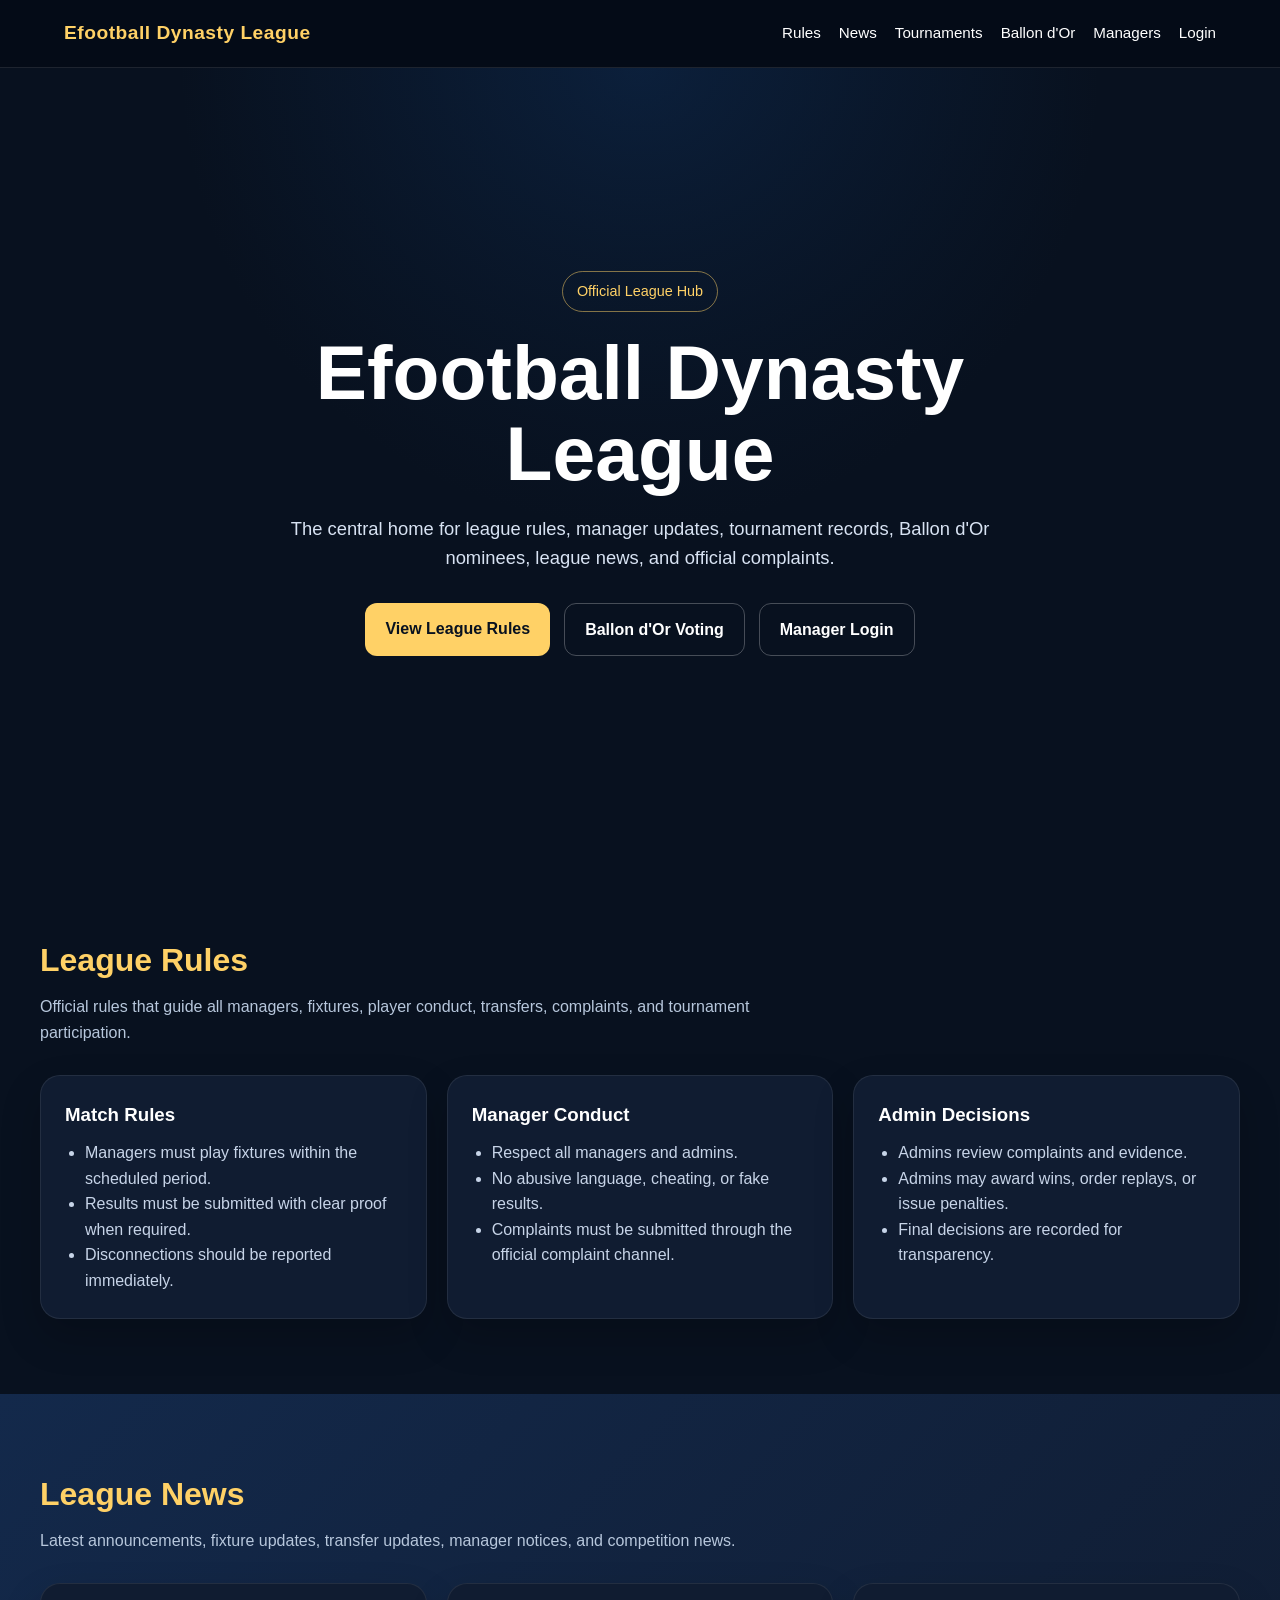
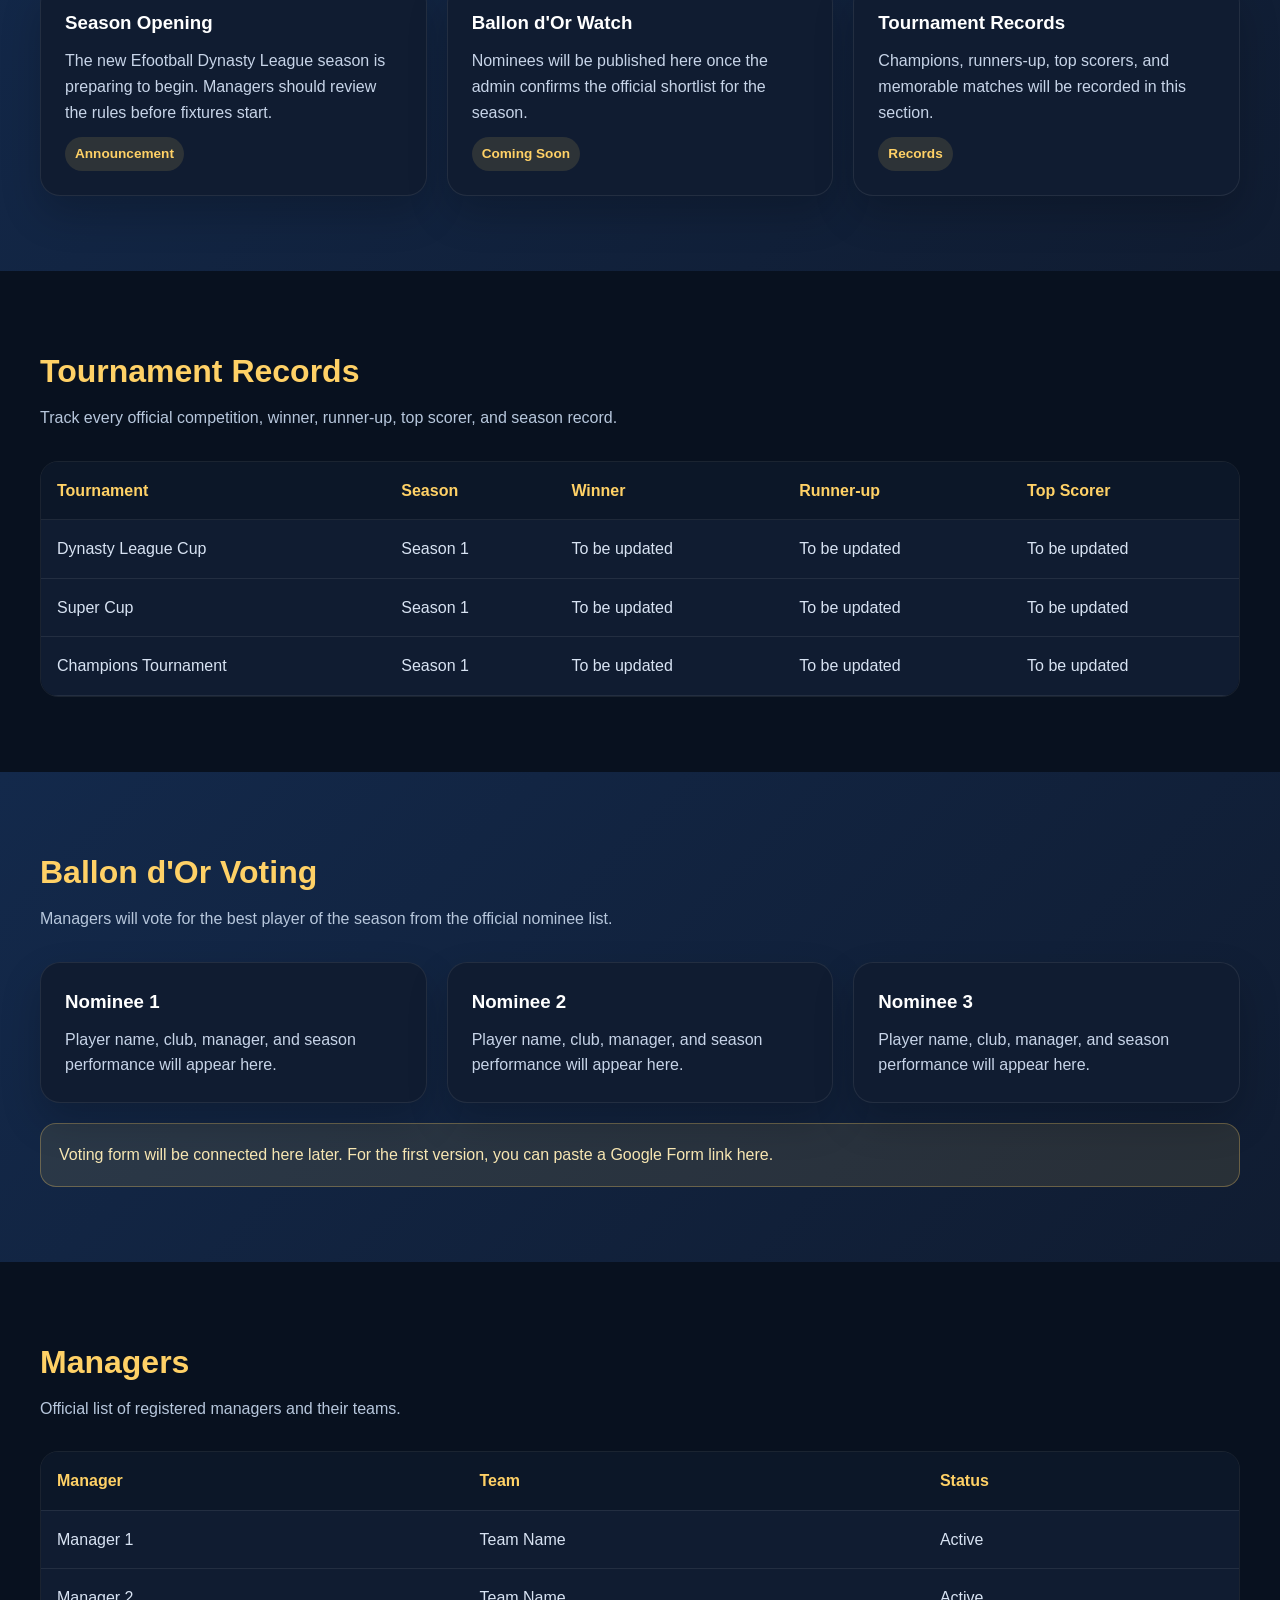
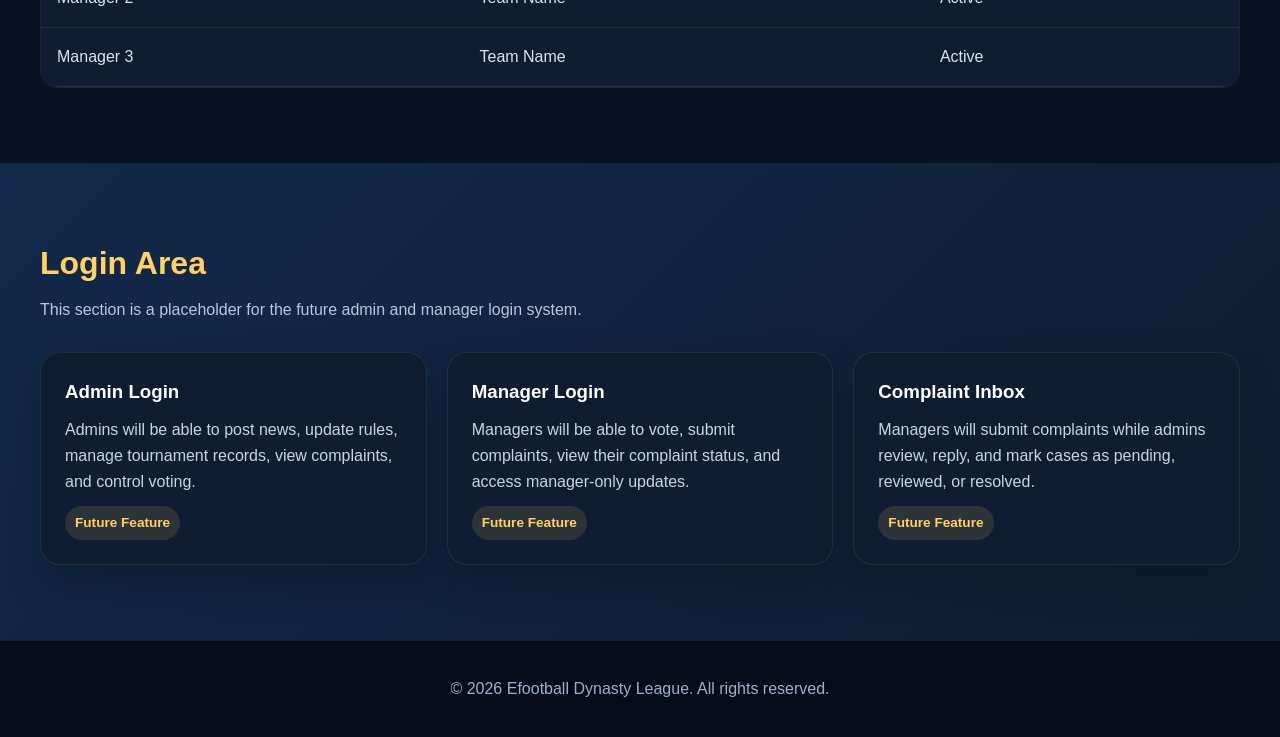
==== index.html @ 19e4fa55 "Create index.html" ====
<!DOCTYPE html>
<html lang="en">
<head>
  <meta charset="UTF-8" />
  <meta name="viewport" content="width=device-width, initial-scale=1.0" />
  <title>Efootball Dynasty League</title>
  <style>
    * {
      margin: 0;
      padding: 0;
      box-sizing: border-box;
      font-family: Arial, Helvetica, sans-serif;
    }

    body {
      background: #08111f;
      color: #ffffff;
      line-height: 1.6;
    }

    a {
      color: inherit;
      text-decoration: none;
    }

    header {
      background: rgba(5, 12, 24, 0.95);
      position: sticky;
      top: 0;
      z-index: 1000;
      border-bottom: 1px solid rgba(255, 255, 255, 0.1);
    }

    .nav {
      max-width: 1200px;
      margin: auto;
      display: flex;
      justify-content: space-between;
      align-items: center;
      padding: 18px 24px;
    }

    .logo {
      font-size: 1.2rem;
      font-weight: 800;
      color: #ffd166;
      letter-spacing: 0.5px;
    }

    .nav-links {
      display: flex;
      gap: 18px;
      font-size: 0.95rem;
    }

    .nav-links a:hover {
      color: #ffd166;
    }

    .hero {
      min-height: 88vh;
      display: flex;
      align-items: center;
      justify-content: center;
      padding: 70px 24px;
      background:
        linear-gradient(rgba(8, 17, 31, 0.75), rgba(8, 17, 31, 0.95)),
        radial-gradient(circle at top, #164b8f, transparent 45%);
      text-align: center;
    }

    .hero-content {
      max-width: 850px;
    }

    .badge {
      display: inline-block;
      padding: 8px 14px;
      border: 1px solid rgba(255, 209, 102, 0.5);
      color: #ffd166;
      border-radius: 999px;
      margin-bottom: 20px;
      font-size: 0.9rem;
    }

    .hero h1 {
      font-size: clamp(2.4rem, 6vw, 5rem);
      line-height: 1.05;
      margin-bottom: 20px;
    }

    .hero p {
      color: #d8e3f3;
      font-size: 1.15rem;
      max-width: 720px;
      margin: 0 auto 30px;
    }

    .buttons {
      display: flex;
      justify-content: center;
      gap: 14px;
      flex-wrap: wrap;
    }

    .btn {
      padding: 13px 20px;
      border-radius: 12px;
      font-weight: 700;
      display: inline-block;
    }

    .btn-primary {
      background: #ffd166;
      color: #08111f;
    }

    .btn-secondary {
      border: 1px solid rgba(255, 255, 255, 0.25);
      color: #ffffff;
    }

    section {
      padding: 75px 24px;
    }

    .container {
      max-width: 1200px;
      margin: auto;
    }

    .section-title {
      margin-bottom: 30px;
    }

    .section-title h2 {
      font-size: 2rem;
      color: #ffd166;
      margin-bottom: 8px;
    }

    .section-title p {
      color: #b7c7dc;
      max-width: 750px;
    }

    .grid {
      display: grid;
      grid-template-columns: repeat(auto-fit, minmax(250px, 1fr));
      gap: 20px;
    }

    .card {
      background: #101c31;
      border: 1px solid rgba(255, 255, 255, 0.08);
      border-radius: 20px;
      padding: 24px;
      box-shadow: 0 18px 40px rgba(0, 0, 0, 0.2);
    }

    .card h3 {
      color: #ffffff;
      margin-bottom: 10px;
    }

    .card p, .card li {
      color: #c7d4e8;
    }

    ul {
      padding-left: 20px;
    }

    .highlight {
      background: linear-gradient(135deg, #13294b, #101c31);
    }

    .status {
      display: inline-block;
      margin-top: 12px;
      padding: 6px 10px;
      border-radius: 999px;
      background: rgba(255, 209, 102, 0.12);
      color: #ffd166;
      font-size: 0.85rem;
      font-weight: 700;
    }

    .table-wrap {
      overflow-x: auto;
      border-radius: 18px;
      border: 1px solid rgba(255, 255, 255, 0.08);
    }

    table {
      width: 100%;
      border-collapse: collapse;
      min-width: 650px;
      background: #101c31;
    }

    th, td {
      padding: 16px;
      text-align: left;
      border-bottom: 1px solid rgba(255, 255, 255, 0.08);
    }

    th {
      color: #ffd166;
      background: #0c1728;
    }

    td {
      color: #d8e3f3;
    }

    .notice {
      background: rgba(255, 209, 102, 0.1);
      border: 1px solid rgba(255, 209, 102, 0.3);
      padding: 18px;
      border-radius: 16px;
      color: #f7e6b2;
      margin-top: 20px;
    }

    footer {
      text-align: center;
      padding: 35px 20px;
      color: #9fb0c8;
      border-top: 1px solid rgba(255, 255, 255, 0.08);
      background: #050c18;
    }

    @media (max-width: 760px) {
      .nav {
        flex-direction: column;
        gap: 14px;
      }

      .nav-links {
        flex-wrap: wrap;
        justify-content: center;
      }
    }
  </style>
</head>
<body>
  <header>
    <nav class="nav">
      <div class="logo">Efootball Dynasty League</div>
      <div class="nav-links">
        <a href="#rules">Rules</a>
        <a href="#news">News</a>
        <a href="#tournaments">Tournaments</a>
        <a href="#ballondor">Ballon d'Or</a>
        <a href="#managers">Managers</a>
        <a href="#login">Login</a>
      </div>
    </nav>
  </header>

  <main>
    <section class="hero" id="home">
      <div class="hero-content">
        <span class="badge">Official League Hub</span>
        <h1>Efootball Dynasty League</h1>
        <p>
          The central home for league rules, manager updates, tournament records,
          Ballon d'Or nominees, league news, and official complaints.
        </p>
        <div class="buttons">
          <a href="#rules" class="btn btn-primary">View League Rules</a>
          <a href="#ballondor" class="btn btn-secondary">Ballon d'Or Voting</a>
          <a href="#login" class="btn btn-secondary">Manager Login</a>
        </div>
      </div>
    </section>

    <section id="rules">
      <div class="container">
        <div class="section-title">
          <h2>League Rules</h2>
          <p>Official rules that guide all managers, fixtures, player conduct, transfers, complaints, and tournament participation.</p>
        </div>
        <div class="grid">
          <div class="card">
            <h3>Match Rules</h3>
            <ul>
              <li>Managers must play fixtures within the scheduled period.</li>
              <li>Results must be submitted with clear proof when required.</li>
              <li>Disconnections should be reported immediately.</li>
            </ul>
          </div>
          <div class="card">
            <h3>Manager Conduct</h3>
            <ul>
              <li>Respect all managers and admins.</li>
              <li>No abusive language, cheating, or fake results.</li>
              <li>Complaints must be submitted through the official complaint channel.</li>
            </ul>
          </div>
          <div class="card">
            <h3>Admin Decisions</h3>
            <ul>
              <li>Admins review complaints and evidence.</li>
              <li>Admins may award wins, order replays, or issue penalties.</li>
              <li>Final decisions are recorded for transparency.</li>
            </ul>
          </div>
        </div>
      </div>
    </section>

    <section id="news" class="highlight">
      <div class="container">
        <div class="section-title">
          <h2>League News</h2>
          <p>Latest announcements, fixture updates, transfer updates, manager notices, and competition news.</p>
        </div>
        <div class="grid">
          <div class="card">
            <h3>Season Opening</h3>
            <p>The new Efootball Dynasty League season is preparing to begin. Managers should review the rules before fixtures start.</p>
            <span class="status">Announcement</span>
          </div>
          <div class="card">
            <h3>Ballon d'Or Watch</h3>
            <p>Nominees will be published here once the admin confirms the official shortlist for the season.</p>
            <span class="status">Coming Soon</span>
          </div>
          <div class="card">
            <h3>Tournament Records</h3>
            <p>Champions, runners-up, top scorers, and memorable matches will be recorded in this section.</p>
            <span class="status">Records</span>
          </div>
        </div>
      </div>
    </section>

    <section id="tournaments">
      <div class="container">
        <div class="section-title">
          <h2>Tournament Records</h2>
          <p>Track every official competition, winner, runner-up, top scorer, and season record.</p>
        </div>
        <div class="table-wrap">
          <table>
            <thead>
              <tr>
                <th>Tournament</th>
                <th>Season</th>
                <th>Winner</th>
                <th>Runner-up</th>
                <th>Top Scorer</th>
              </tr>
            </thead>
            <tbody>
              <tr>
                <td>Dynasty League Cup</td>
                <td>Season 1</td>
                <td>To be updated</td>
                <td>To be updated</td>
                <td>To be updated</td>
              </tr>
              <tr>
                <td>Super Cup</td>
                <td>Season 1</td>
                <td>To be updated</td>
                <td>To be updated</td>
                <td>To be updated</td>
              </tr>
              <tr>
                <td>Champions Tournament</td>
                <td>Season 1</td>
                <td>To be updated</td>
                <td>To be updated</td>
                <td>To be updated</td>
              </tr>
            </tbody>
          </table>
        </div>
      </div>
    </section>

    <section id="ballondor" class="highlight">
      <div class="container">
        <div class="section-title">
          <h2>Ballon d'Or Voting</h2>
          <p>Managers will vote for the best player of the season from the official nominee list.</p>
        </div>
        <div class="grid">
          <div class="card">
            <h3>Nominee 1</h3>
            <p>Player name, club, manager, and season performance will appear here.</p>
          </div>
          <div class="card">
            <h3>Nominee 2</h3>
            <p>Player name, club, manager, and season performance will appear here.</p>
          </div>
          <div class="card">
            <h3>Nominee 3</h3>
            <p>Player name, club, manager, and season performance will appear here.</p>
          </div>
        </div>
        <div class="notice">
          Voting form will be connected here later. For the first version, you can paste a Google Form link here.
        </div>
      </div>
    </section>

    <section id="managers">
      <div class="container">
        <div class="section-title">
          <h2>Managers</h2>
          <p>Official list of registered managers and their teams.</p>
        </div>
        <div class="table-wrap">
          <table>
            <thead>
              <tr>
                <th>Manager</th>
                <th>Team</th>
                <th>Status</th>
              </tr>
            </thead>
            <tbody>
              <tr>
                <td>Manager 1</td>
                <td>Team Name</td>
                <td>Active</td>
              </tr>
              <tr>
                <td>Manager 2</td>
                <td>Team Name</td>
                <td>Active</td>
              </tr>
              <tr>
                <td>Manager 3</td>
                <td>Team Name</td>
                <td>Active</td>
              </tr>
            </tbody>
          </table>
        </div>
      </div>
    </section>

    <section id="login" class="highlight">
      <div class="container">
        <div class="section-title">
          <h2>Login Area</h2>
          <p>This section is a placeholder for the future admin and manager login system.</p>
        </div>
        <div class="grid">
          <div class="card">
            <h3>Admin Login</h3>
            <p>Admins will be able to post news, update rules, manage tournament records, view complaints, and control voting.</p>
            <span class="status">Future Feature</span>
          </div>
          <div class="card">
            <h3>Manager Login</h3>
            <p>Managers will be able to vote, submit complaints, view their complaint status, and access manager-only updates.</p>
            <span class="status">Future Feature</span>
          </div>
          <div class="card">
            <h3>Complaint Inbox</h3>
            <p>Managers will submit complaints while admins review, reply, and mark cases as pending, reviewed, or resolved.</p>
            <span class="status">Future Feature</span>
          </div>
        </div>
      </div>
    </section>
  </main>

  <footer>
    <p>&copy; 2026 Efootball Dynasty League. All rights reserved.</p>
  </footer>
</body>
</html>
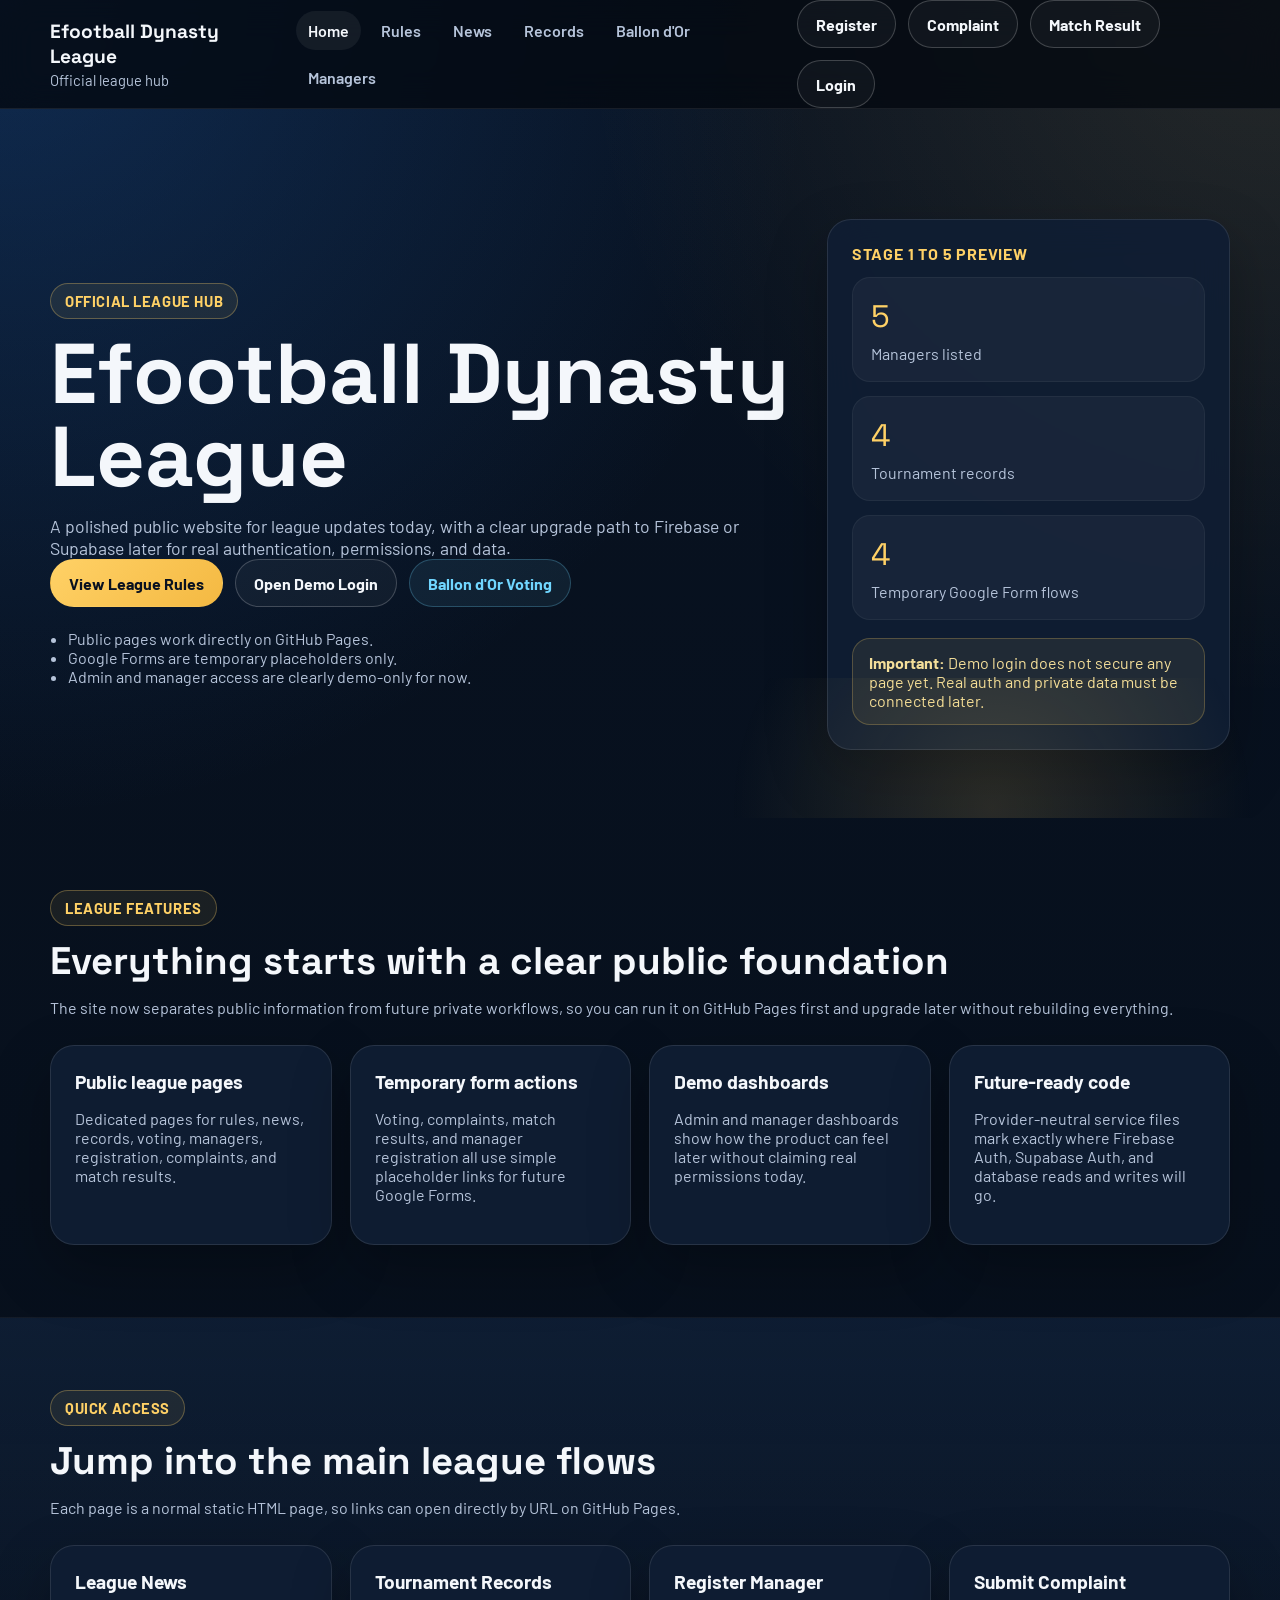
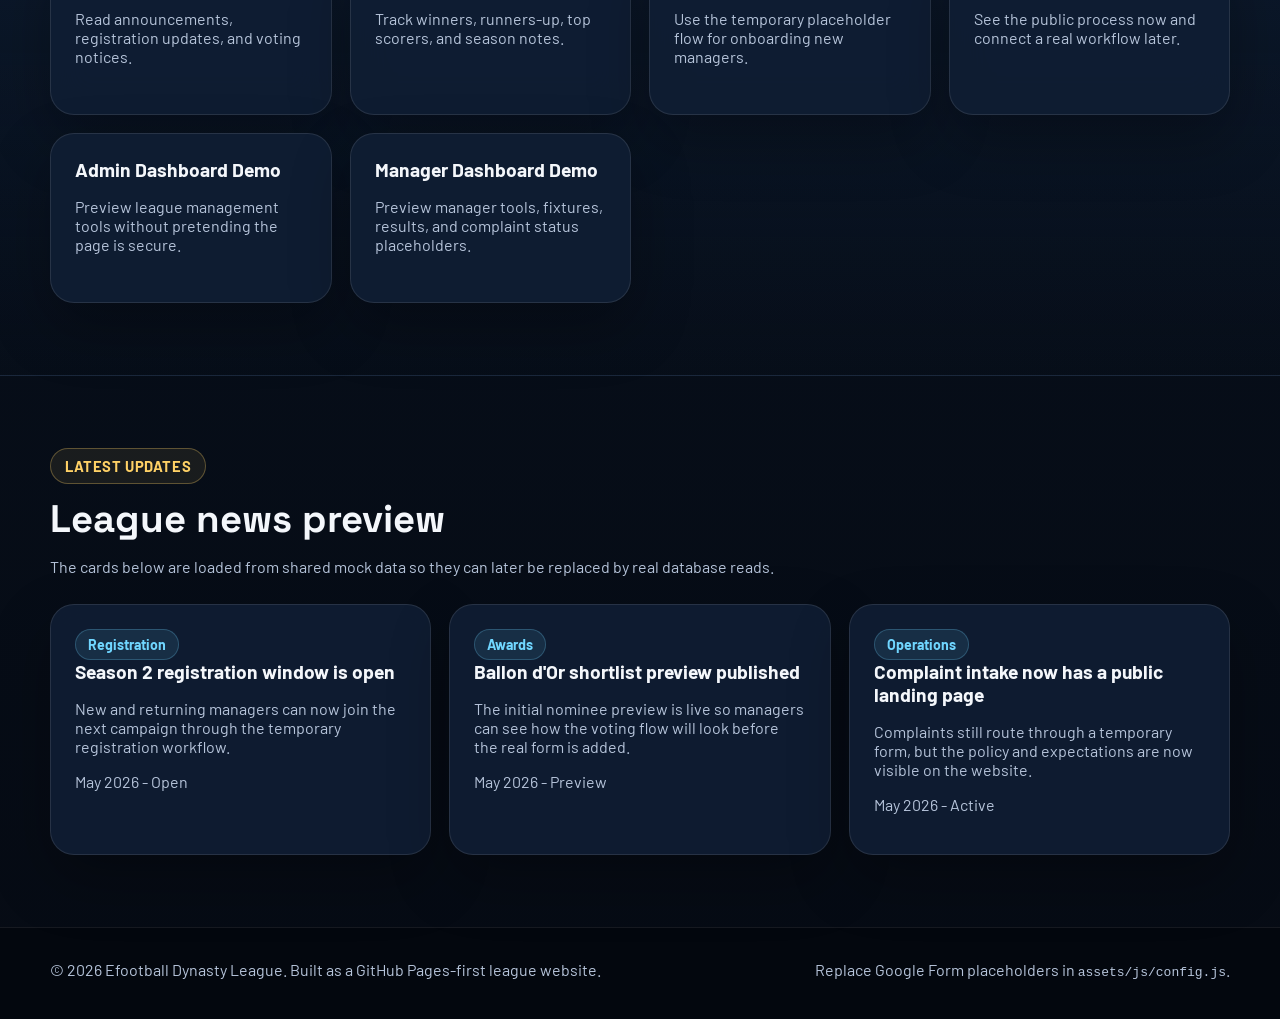
==== commit 01911c58: "Rebuild homepage as GitHub Pages league hub" ====
--- a/index.html
+++ b/index.html
@@ -1,479 +1,140 @@
 <!DOCTYPE html>
 <html lang="en">
 <head>
-  <meta charset="UTF-8" />
-  <meta name="viewport" content="width=device-width, initial-scale=1.0" />
-  <title>Efootball Dynasty League</title>
-  <style>
-    * {
-      margin: 0;
-      padding: 0;
-      box-sizing: border-box;
-      font-family: Arial, Helvetica, sans-serif;
-    }
+  <meta charset="UTF-8">
+  <meta name="viewport" content="width=device-width, initial-scale=1.0">
+  <meta name="description" content="Official public hub for Efootball Dynasty League news, rules, records, voting, registration, complaints, and demo dashboards.">
+  <title>Efootball Dynasty League | Home</title>
+  <link rel="stylesheet" href="assets/css/styles.css">
+</head>
+<body data-page="home">
+  <div id="site-header"></div>
 
-    body {
-      background: #08111f;
-      color: #ffffff;
-      line-height: 1.6;
-    }
+  <main class="page-shell">
+    <section class="hero hero-home">
+      <div class="container hero-grid">
+        <div class="hero-copy">
+          <span class="eyebrow">Official League Hub</span>
+          <h1>Efootball Dynasty League</h1>
+          <p class="hero-text">
+            A polished public website for league updates today, with a clear upgrade path
+            to Firebase or Supabase later for real authentication, permissions, and data.
+          </p>
+          <div class="button-row">
+            <a class="button button-primary" href="rules.html">View League Rules</a>
+            <a class="button button-secondary" href="login.html">Open Demo Login</a>
+            <a class="button button-ghost" href="ballondor.html">Ballon d'Or Voting</a>
+          </div>
+          <ul class="hero-points">
+            <li>Public pages work directly on GitHub Pages.</li>
+            <li>Google Forms are temporary placeholders only.</li>
+            <li>Admin and manager access are clearly demo-only for now.</li>
+          </ul>
+        </div>
+        <aside class="hero-panel surface-card">
+          <p class="panel-label">Stage 1 to 5 Preview</p>
+          <div class="panel-stack">
+            <div class="metric-card">
+              <span class="metric-value" id="home-manager-count">0</span>
+              <span class="metric-label">Managers listed</span>
+            </div>
+            <div class="metric-card">
+              <span class="metric-value" id="home-record-count">0</span>
+              <span class="metric-label">Tournament records</span>
+            </div>
+            <div class="metric-card">
+              <span class="metric-value">4</span>
+              <span class="metric-label">Temporary Google Form flows</span>
+            </div>
+          </div>
+          <div class="inline-notice">
+            <strong>Important:</strong> Demo login does not secure any page yet. Real auth and
+            private data must be connected later.
+          </div>
+        </aside>
+      </div>
+    </section>
 
-    a {
-      color: inherit;
-      text-decoration: none;
-    }
-
-    header {
-      background: rgba(5, 12, 24, 0.95);
-      position: sticky;
-      top: 0;
-      z-index: 1000;
-      border-bottom: 1px solid rgba(255, 255, 255, 0.1);
-    }
-
-    .nav {
-      max-width: 1200px;
-      margin: auto;
-      display: flex;
-      justify-content: space-between;
-      align-items: center;
-      padding: 18px 24px;
-    }
-
-    .logo {
-      font-size: 1.2rem;
-      font-weight: 800;
-      color: #ffd166;
-      letter-spacing: 0.5px;
-    }
-
-    .nav-links {
-      display: flex;
-      gap: 18px;
-      font-size: 0.95rem;
-    }
-
-    .nav-links a:hover {
-      color: #ffd166;
-    }
-
-    .hero {
-      min-height: 88vh;
-      display: flex;
-      align-items: center;
-      justify-content: center;
-      padding: 70px 24px;
-      background:
-        linear-gradient(rgba(8, 17, 31, 0.75), rgba(8, 17, 31, 0.95)),
-        radial-gradient(circle at top, #164b8f, transparent 45%);
-      text-align: center;
-    }
-
-    .hero-content {
-      max-width: 850px;
-    }
-
-    .badge {
-      display: inline-block;
-      padding: 8px 14px;
-      border: 1px solid rgba(255, 209, 102, 0.5);
-      color: #ffd166;
-      border-radius: 999px;
-      margin-bottom: 20px;
-      font-size: 0.9rem;
-    }
-
-    .hero h1 {
-      font-size: clamp(2.4rem, 6vw, 5rem);
-      line-height: 1.05;
-      margin-bottom: 20px;
-    }
-
-    .hero p {
-      color: #d8e3f3;
-      font-size: 1.15rem;
-      max-width: 720px;
-      margin: 0 auto 30px;
-    }
-
-    .buttons {
-      display: flex;
-      justify-content: center;
-      gap: 14px;
-      flex-wrap: wrap;
-    }
-
-    .btn {
-      padding: 13px 20px;
-      border-radius: 12px;
-      font-weight: 700;
-      display: inline-block;
-    }
-
-    .btn-primary {
-      background: #ffd166;
-      color: #08111f;
-    }
-
-    .btn-secondary {
-      border: 1px solid rgba(255, 255, 255, 0.25);
-      color: #ffffff;
-    }
-
-    section {
-      padding: 75px 24px;
-    }
-
-    .container {
-      max-width: 1200px;
-      margin: auto;
-    }
-
-    .section-title {
-      margin-bottom: 30px;
-    }
-
-    .section-title h2 {
-      font-size: 2rem;
-      color: #ffd166;
-      margin-bottom: 8px;
-    }
-
-    .section-title p {
-      color: #b7c7dc;
-      max-width: 750px;
-    }
-
-    .grid {
-      display: grid;
-      grid-template-columns: repeat(auto-fit, minmax(250px, 1fr));
-      gap: 20px;
-    }
-
-    .card {
-      background: #101c31;
-      border: 1px solid rgba(255, 255, 255, 0.08);
-      border-radius: 20px;
-      padding: 24px;
-      box-shadow: 0 18px 40px rgba(0, 0, 0, 0.2);
-    }
-
-    .card h3 {
-      color: #ffffff;
-      margin-bottom: 10px;
-    }
-
-    .card p, .card li {
-      color: #c7d4e8;
-    }
-
-    ul {
-      padding-left: 20px;
-    }
-
-    .highlight {
-      background: linear-gradient(135deg, #13294b, #101c31);
-    }
-
-    .status {
-      display: inline-block;
-      margin-top: 12px;
-      padding: 6px 10px;
-      border-radius: 999px;
-      background: rgba(255, 209, 102, 0.12);
-      color: #ffd166;
-      font-size: 0.85rem;
-      font-weight: 700;
-    }
-
-    .table-wrap {
-      overflow-x: auto;
-      border-radius: 18px;
-      border: 1px solid rgba(255, 255, 255, 0.08);
-    }
-
-    table {
-      width: 100%;
-      border-collapse: collapse;
-      min-width: 650px;
-      background: #101c31;
-    }
-
-    th, td {
-      padding: 16px;
-      text-align: left;
-      border-bottom: 1px solid rgba(255, 255, 255, 0.08);
-    }
-
-    th {
-      color: #ffd166;
-      background: #0c1728;
-    }
-
-    td {
-      color: #d8e3f3;
-    }
-
-    .notice {
-      background: rgba(255, 209, 102, 0.1);
-      border: 1px solid rgba(255, 209, 102, 0.3);
-      padding: 18px;
-      border-radius: 16px;
-      color: #f7e6b2;
-      margin-top: 20px;
-    }
-
-    footer {
-      text-align: center;
-      padding: 35px 20px;
-      color: #9fb0c8;
-      border-top: 1px solid rgba(255, 255, 255, 0.08);
-      background: #050c18;
-    }
-
-    @media (max-width: 760px) {
-      .nav {
-        flex-direction: column;
-        gap: 14px;
-      }
-
-      .nav-links {
-        flex-wrap: wrap;
-        justify-content: center;
-      }
-    }
-  </style>
-</head>
-<body>
-  <header>
-    <nav class="nav">
-      <div class="logo">Efootball Dynasty League</div>
-      <div class="nav-links">
-        <a href="#rules">Rules</a>
-        <a href="#news">News</a>
-        <a href="#tournaments">Tournaments</a>
-        <a href="#ballondor">Ballon d'Or</a>
-        <a href="#managers">Managers</a>
-        <a href="#login">Login</a>
-      </div>
-    </nav>
-  </header>
-
-  <main>
-    <section class="hero" id="home">
-      <div class="hero-content">
-        <span class="badge">Official League Hub</span>
-        <h1>Efootball Dynasty League</h1>
-        <p>
-          The central home for league rules, manager updates, tournament records,
-          Ballon d'Or nominees, league news, and official complaints.
-        </p>
-        <div class="buttons">
-          <a href="#rules" class="btn btn-primary">View League Rules</a>
-          <a href="#ballondor" class="btn btn-secondary">Ballon d'Or Voting</a>
-          <a href="#login" class="btn btn-secondary">Manager Login</a>
+    <section class="section">
+      <div class="container">
+        <div class="section-heading">
+          <span class="eyebrow">League Features</span>
+          <h2>Everything starts with a clear public foundation</h2>
+          <p>
+            The site now separates public information from future private workflows, so you can
+            run it on GitHub Pages first and upgrade later without rebuilding everything.
+          </p>
+        </div>
+        <div class="feature-grid">
+          <article class="surface-card feature-card">
+            <h3>Public league pages</h3>
+            <p>Dedicated pages for rules, news, records, voting, managers, registration, complaints, and match results.</p>
+          </article>
+          <article class="surface-card feature-card">
+            <h3>Temporary form actions</h3>
+            <p>Voting, complaints, match results, and manager registration all use simple placeholder links for future Google Forms.</p>
+          </article>
+          <article class="surface-card feature-card">
+            <h3>Demo dashboards</h3>
+            <p>Admin and manager dashboards show how the product can feel later without claiming real permissions today.</p>
+          </article>
+          <article class="surface-card feature-card">
+            <h3>Future-ready code</h3>
+            <p>Provider-neutral service files mark exactly where Firebase Auth, Supabase Auth, and database reads and writes will go.</p>
+          </article>
         </div>
       </div>
     </section>
 
-    <section id="rules">
+    <section class="section section-contrast">
       <div class="container">
-        <div class="section-title">
-          <h2>League Rules</h2>
-          <p>Official rules that guide all managers, fixtures, player conduct, transfers, complaints, and tournament participation.</p>
+        <div class="section-heading">
+          <span class="eyebrow">Quick Access</span>
+          <h2>Jump into the main league flows</h2>
+          <p>Each page is a normal static HTML page, so links can open directly by URL on GitHub Pages.</p>
         </div>
-        <div class="grid">
-          <div class="card">
-            <h3>Match Rules</h3>
-            <ul>
-              <li>Managers must play fixtures within the scheduled period.</li>
-              <li>Results must be submitted with clear proof when required.</li>
-              <li>Disconnections should be reported immediately.</li>
-            </ul>
-          </div>
-          <div class="card">
-            <h3>Manager Conduct</h3>
-            <ul>
-              <li>Respect all managers and admins.</li>
-              <li>No abusive language, cheating, or fake results.</li>
-              <li>Complaints must be submitted through the official complaint channel.</li>
-            </ul>
-          </div>
-          <div class="card">
-            <h3>Admin Decisions</h3>
-            <ul>
-              <li>Admins review complaints and evidence.</li>
-              <li>Admins may award wins, order replays, or issue penalties.</li>
-              <li>Final decisions are recorded for transparency.</li>
-            </ul>
-          </div>
+        <div class="action-grid">
+          <a class="surface-card action-card" href="news.html">
+            <h3>League News</h3>
+            <p>Read announcements, registration updates, and voting notices.</p>
+          </a>
+          <a class="surface-card action-card" href="records.html">
+            <h3>Tournament Records</h3>
+            <p>Track winners, runners-up, top scorers, and season notes.</p>
+          </a>
+          <a class="surface-card action-card" href="register.html">
+            <h3>Register Manager</h3>
+            <p>Use the temporary placeholder flow for onboarding new managers.</p>
+          </a>
+          <a class="surface-card action-card" href="complaint.html">
+            <h3>Submit Complaint</h3>
+            <p>See the public process now and connect a real workflow later.</p>
+          </a>
+          <a class="surface-card action-card" href="admin-dashboard.html">
+            <h3>Admin Dashboard Demo</h3>
+            <p>Preview league management tools without pretending the page is secure.</p>
+          </a>
+          <a class="surface-card action-card" href="manager-dashboard.html">
+            <h3>Manager Dashboard Demo</h3>
+            <p>Preview manager tools, fixtures, results, and complaint status placeholders.</p>
+          </a>
         </div>
       </div>
     </section>
 
-    <section id="news" class="highlight">
+    <section class="section">
       <div class="container">
-        <div class="section-title">
-          <h2>League News</h2>
-          <p>Latest announcements, fixture updates, transfer updates, manager notices, and competition news.</p>
+        <div class="section-heading">
+          <span class="eyebrow">Latest Updates</span>
+          <h2>League news preview</h2>
+          <p>The cards below are loaded from shared mock data so they can later be replaced by real database reads.</p>
         </div>
-        <div class="grid">
-          <div class="card">
-            <h3>Season Opening</h3>
-            <p>The new Efootball Dynasty League season is preparing to begin. Managers should review the rules before fixtures start.</p>
-            <span class="status">Announcement</span>
-          </div>
-          <div class="card">
-            <h3>Ballon d'Or Watch</h3>
-            <p>Nominees will be published here once the admin confirms the official shortlist for the season.</p>
-            <span class="status">Coming Soon</span>
-          </div>
-          <div class="card">
-            <h3>Tournament Records</h3>
-            <p>Champions, runners-up, top scorers, and memorable matches will be recorded in this section.</p>
-            <span class="status">Records</span>
-          </div>
-        </div>
-      </div>
-    </section>
-
-    <section id="tournaments">
-      <div class="container">
-        <div class="section-title">
-          <h2>Tournament Records</h2>
-          <p>Track every official competition, winner, runner-up, top scorer, and season record.</p>
-        </div>
-        <div class="table-wrap">
-          <table>
-            <thead>
-              <tr>
-                <th>Tournament</th>
-                <th>Season</th>
-                <th>Winner</th>
-                <th>Runner-up</th>
-                <th>Top Scorer</th>
-              </tr>
-            </thead>
-            <tbody>
-              <tr>
-                <td>Dynasty League Cup</td>
-                <td>Season 1</td>
-                <td>To be updated</td>
-                <td>To be updated</td>
-                <td>To be updated</td>
-              </tr>
-              <tr>
-                <td>Super Cup</td>
-                <td>Season 1</td>
-                <td>To be updated</td>
-                <td>To be updated</td>
-                <td>To be updated</td>
-              </tr>
-              <tr>
-                <td>Champions Tournament</td>
-                <td>Season 1</td>
-                <td>To be updated</td>
-                <td>To be updated</td>
-                <td>To be updated</td>
-              </tr>
-            </tbody>
-          </table>
-        </div>
-      </div>
-    </section>
-
-    <section id="ballondor" class="highlight">
-      <div class="container">
-        <div class="section-title">
-          <h2>Ballon d'Or Voting</h2>
-          <p>Managers will vote for the best player of the season from the official nominee list.</p>
-        </div>
-        <div class="grid">
-          <div class="card">
-            <h3>Nominee 1</h3>
-            <p>Player name, club, manager, and season performance will appear here.</p>
-          </div>
-          <div class="card">
-            <h3>Nominee 2</h3>
-            <p>Player name, club, manager, and season performance will appear here.</p>
-          </div>
-          <div class="card">
-            <h3>Nominee 3</h3>
-            <p>Player name, club, manager, and season performance will appear here.</p>
-          </div>
-        </div>
-        <div class="notice">
-          Voting form will be connected here later. For the first version, you can paste a Google Form link here.
-        </div>
-      </div>
-    </section>
-
-    <section id="managers">
-      <div class="container">
-        <div class="section-title">
-          <h2>Managers</h2>
-          <p>Official list of registered managers and their teams.</p>
-        </div>
-        <div class="table-wrap">
-          <table>
-            <thead>
-              <tr>
-                <th>Manager</th>
-                <th>Team</th>
-                <th>Status</th>
-              </tr>
-            </thead>
-            <tbody>
-              <tr>
-                <td>Manager 1</td>
-                <td>Team Name</td>
-                <td>Active</td>
-              </tr>
-              <tr>
-                <td>Manager 2</td>
-                <td>Team Name</td>
-                <td>Active</td>
-              </tr>
-              <tr>
-                <td>Manager 3</td>
-                <td>Team Name</td>
-                <td>Active</td>
-              </tr>
-            </tbody>
-          </table>
-        </div>
-      </div>
-    </section>
-
-    <section id="login" class="highlight">
-      <div class="container">
-        <div class="section-title">
-          <h2>Login Area</h2>
-          <p>This section is a placeholder for the future admin and manager login system.</p>
-        </div>
-        <div class="grid">
-          <div class="card">
-            <h3>Admin Login</h3>
-            <p>Admins will be able to post news, update rules, manage tournament records, view complaints, and control voting.</p>
-            <span class="status">Future Feature</span>
-          </div>
-          <div class="card">
-            <h3>Manager Login</h3>
-            <p>Managers will be able to vote, submit complaints, view their complaint status, and access manager-only updates.</p>
-            <span class="status">Future Feature</span>
-          </div>
-          <div class="card">
-            <h3>Complaint Inbox</h3>
-            <p>Managers will submit complaints while admins review, reply, and mark cases as pending, reviewed, or resolved.</p>
-            <span class="status">Future Feature</span>
-          </div>
-        </div>
+        <div class="card-grid" id="home-news-grid"></div>
       </div>
     </section>
   </main>
 
-  <footer>
-    <p>&copy; 2026 Efootball Dynasty League. All rights reserved.</p>
-  </footer>
+  <div id="site-footer"></div>
+  <script type="module" src="assets/js/main.js"></script>
 </body>
 </html>
--- a/assets/css/styles.css
+++ b/assets/css/styles.css
@@ -0,0 +1,794 @@
+@import url("https://fonts.googleapis.com/css2?family=Barlow:wght@400;500;600;700;800&family=Space+Grotesk:wght@500;700&display=swap");
+
+:root {
+  --bg: #07101d;
+  --bg-soft: #0d1a2d;
+  --panel: rgba(16, 30, 51, 0.92);
+  --panel-strong: #101f36;
+  --line: rgba(255, 255, 255, 0.1);
+  --text: #f4f7fb;
+  --muted: #b6c4da;
+  --gold: #ffd166;
+  --gold-deep: #f4b942;
+  --blue: #1e5aa8;
+  --cyan: #70d6ff;
+  --danger: #ff8a80;
+  --success: #87f0a7;
+  --shadow: 0 24px 60px rgba(0, 0, 0, 0.28);
+  --radius-lg: 24px;
+  --radius-md: 18px;
+  --radius-sm: 12px;
+}
+
+* {
+  box-sizing: border-box;
+}
+
+html {
+  scroll-behavior: smooth;
+}
+
+body {
+  margin: 0;
+  min-height: 100vh;
+  font-family: "Barlow", "Segoe UI", sans-serif;
+  color: var(--text);
+  background:
+    radial-gradient(circle at top left, rgba(30, 90, 168, 0.35), transparent 28%),
+    radial-gradient(circle at top right, rgba(255, 209, 102, 0.12), transparent 24%),
+    linear-gradient(180deg, #081221 0%, #07101d 45%, #060b14 100%);
+}
+
+a {
+  color: inherit;
+  text-decoration: none;
+}
+
+button,
+input,
+textarea {
+  font: inherit;
+}
+
+img {
+  max-width: 100%;
+}
+
+.page-shell {
+  position: relative;
+}
+
+.container {
+  width: min(1180px, calc(100% - 32px));
+  margin: 0 auto;
+}
+
+.section {
+  padding: 72px 0;
+}
+
+.section-contrast {
+  background: linear-gradient(180deg, rgba(19, 39, 67, 0.58), rgba(7, 16, 29, 0.16));
+  border-top: 1px solid rgba(255, 255, 255, 0.05);
+  border-bottom: 1px solid rgba(255, 255, 255, 0.05);
+}
+
+.section-heading {
+  margin-bottom: 28px;
+}
+
+.section-heading h2,
+.table-heading h2,
+.panel-heading h2,
+.form-card h2,
+.login-side h2,
+.login-panel h2 {
+  margin: 0 0 10px;
+  font-family: "Space Grotesk", "Segoe UI", sans-serif;
+  font-size: clamp(1.8rem, 3vw, 2.6rem);
+  line-height: 1.1;
+}
+
+.section-heading p,
+.table-heading p,
+.panel-heading p,
+.feature-card p,
+.action-card p,
+.form-card p,
+.login-side p,
+.login-panel p,
+.hero-text,
+.small-note,
+.code-note span {
+  color: var(--muted);
+}
+
+.eyebrow {
+  display: inline-flex;
+  align-items: center;
+  gap: 8px;
+  margin-bottom: 14px;
+  padding: 8px 14px;
+  border-radius: 999px;
+  border: 1px solid rgba(255, 209, 102, 0.3);
+  background: rgba(255, 209, 102, 0.08);
+  color: var(--gold);
+  font-size: 0.92rem;
+  font-weight: 700;
+  letter-spacing: 0.04em;
+  text-transform: uppercase;
+}
+
+.hero {
+  position: relative;
+  overflow: hidden;
+  padding: 92px 0 68px;
+}
+
+.hero::after {
+  content: "";
+  position: absolute;
+  inset: auto -10% -120px 45%;
+  height: 260px;
+  background: radial-gradient(circle, rgba(255, 209, 102, 0.14), transparent 60%);
+  pointer-events: none;
+}
+
+.hero-home {
+  padding-top: 110px;
+}
+
+.hero-dashboard,
+.hero-subpage {
+  border-bottom: 1px solid rgba(255, 255, 255, 0.05);
+}
+
+.hero-grid {
+  display: grid;
+  gap: 28px;
+  grid-template-columns: minmax(0, 1.3fr) minmax(280px, 0.7fr);
+  align-items: center;
+}
+
+.hero-simple {
+  max-width: 860px;
+}
+
+.hero h1 {
+  margin: 0 0 16px;
+  font-family: "Space Grotesk", "Segoe UI", sans-serif;
+  font-size: clamp(2.8rem, 7vw, 5.3rem);
+  line-height: 0.98;
+}
+
+.hero-text {
+  max-width: 760px;
+  margin: 0;
+  font-size: 1.1rem;
+}
+
+.hero-points {
+  margin: 22px 0 0;
+  padding-left: 18px;
+  color: var(--muted);
+}
+
+.compact-list {
+  margin-top: 18px;
+}
+
+.hero-panel,
+.surface-card,
+.banner,
+.table-card {
+  backdrop-filter: blur(18px);
+}
+
+.surface-card,
+.table-card,
+.hero-panel {
+  border: 1px solid var(--line);
+  border-radius: var(--radius-lg);
+  background: var(--panel);
+  box-shadow: var(--shadow);
+}
+
+.hero-panel,
+.surface-card {
+  padding: 24px;
+}
+
+.panel-label {
+  margin: 0 0 14px;
+  color: var(--gold);
+  font-weight: 700;
+  text-transform: uppercase;
+  letter-spacing: 0.05em;
+}
+
+.panel-stack,
+.stack-gap {
+  display: grid;
+  gap: 14px;
+}
+
+.metric-card {
+  padding: 18px;
+  border-radius: var(--radius-md);
+  background: rgba(255, 255, 255, 0.04);
+  border: 1px solid rgba(255, 255, 255, 0.05);
+}
+
+.metric-value {
+  display: block;
+  font-family: "Space Grotesk", "Segoe UI", sans-serif;
+  font-size: 1.95rem;
+  color: var(--gold);
+}
+
+.metric-label {
+  display: block;
+  margin-top: 8px;
+  color: var(--muted);
+}
+
+.inline-notice,
+.code-note,
+.status-card {
+  padding: 14px 16px;
+  border-radius: var(--radius-md);
+  border: 1px solid rgba(255, 209, 102, 0.24);
+  background: rgba(255, 209, 102, 0.08);
+}
+
+.inline-notice {
+  margin-top: 18px;
+  color: #f4df9a;
+}
+
+.button-row,
+.site-actions {
+  display: flex;
+  flex-wrap: wrap;
+  gap: 12px;
+}
+
+.button {
+  display: inline-flex;
+  align-items: center;
+  justify-content: center;
+  min-height: 48px;
+  padding: 0 18px;
+  border: 1px solid transparent;
+  border-radius: 999px;
+  font-weight: 700;
+  transition: transform 160ms ease, border-color 160ms ease, background 160ms ease;
+}
+
+.button:hover,
+.button:focus-visible {
+  transform: translateY(-1px);
+}
+
+.button-primary {
+  background: linear-gradient(135deg, var(--gold), var(--gold-deep));
+  color: #091120;
+}
+
+.button-secondary {
+  border-color: rgba(255, 255, 255, 0.2);
+  background: rgba(255, 255, 255, 0.04);
+}
+
+.button-ghost {
+  border-color: rgba(112, 214, 255, 0.25);
+  color: var(--cyan);
+  background: rgba(112, 214, 255, 0.08);
+}
+
+.feature-grid,
+.action-grid,
+.card-grid,
+.status-grid,
+.mini-rule-grid,
+.stat-grid {
+  display: grid;
+  gap: 18px;
+}
+
+.feature-grid {
+  grid-template-columns: repeat(auto-fit, minmax(220px, 1fr));
+}
+
+.action-grid,
+.card-grid {
+  grid-template-columns: repeat(auto-fit, minmax(250px, 1fr));
+}
+
+.stat-grid {
+  grid-template-columns: repeat(auto-fit, minmax(200px, 1fr));
+  margin-bottom: 22px;
+}
+
+.compact-grid {
+  grid-template-columns: repeat(auto-fit, minmax(220px, 1fr));
+}
+
+.feature-card h3,
+.action-card h3,
+.timeline-card h3,
+.mini-feed-card h3 {
+  margin-top: 0;
+  margin-bottom: 10px;
+  font-size: 1.2rem;
+}
+
+.action-card {
+  min-height: 170px;
+}
+
+.pill {
+  display: inline-flex;
+  align-items: center;
+  width: fit-content;
+  padding: 6px 12px;
+  border-radius: 999px;
+  background: rgba(112, 214, 255, 0.1);
+  border: 1px solid rgba(112, 214, 255, 0.24);
+  color: var(--cyan);
+  font-size: 0.88rem;
+  font-weight: 700;
+}
+
+.pill-warning {
+  background: rgba(255, 209, 102, 0.08);
+  border-color: rgba(255, 209, 102, 0.26);
+  color: var(--gold);
+}
+
+.pill-danger {
+  background: rgba(255, 138, 128, 0.08);
+  border-color: rgba(255, 138, 128, 0.28);
+  color: var(--danger);
+}
+
+.split-layout {
+  display: grid;
+  gap: 24px;
+  grid-template-columns: minmax(0, 1.1fr) minmax(300px, 0.9fr);
+  align-items: start;
+}
+
+.split-layout-reverse {
+  grid-template-columns: minmax(300px, 0.9fr) minmax(0, 1.1fr);
+}
+
+.form-card {
+  position: sticky;
+  top: 108px;
+}
+
+.code-note {
+  display: grid;
+  gap: 8px;
+  margin-top: 18px;
+}
+
+.code-note code {
+  display: inline-block;
+  overflow-wrap: anywhere;
+  color: var(--text);
+}
+
+.small-note {
+  margin-top: 16px;
+}
+
+.timeline-list {
+  display: grid;
+  gap: 16px;
+}
+
+.table-card {
+  padding: 24px;
+}
+
+.table-heading {
+  margin-bottom: 16px;
+}
+
+.table-wrap {
+  overflow-x: auto;
+  border-radius: var(--radius-md);
+  border: 1px solid rgba(255, 255, 255, 0.08);
+}
+
+table {
+  width: 100%;
+  min-width: 680px;
+  border-collapse: collapse;
+  background: rgba(12, 23, 40, 0.82);
+}
+
+th,
+td {
+  padding: 14px 16px;
+  text-align: left;
+  border-bottom: 1px solid rgba(255, 255, 255, 0.08);
+}
+
+th {
+  color: var(--gold);
+  font-size: 0.95rem;
+  background: rgba(7, 16, 29, 0.95);
+}
+
+td {
+  color: var(--text);
+}
+
+.login-layout {
+  display: grid;
+  gap: 22px;
+  grid-template-columns: minmax(280px, 0.8fr) minmax(0, 1.2fr);
+  align-items: start;
+}
+
+.login-side,
+.login-panel {
+  min-height: 100%;
+}
+
+.login-panels {
+  display: grid;
+}
+
+.login-panel {
+  display: none;
+}
+
+.login-panel.is-active {
+  display: block;
+}
+
+.role-switch {
+  display: flex;
+  flex-wrap: wrap;
+  gap: 10px;
+  margin-top: 20px;
+}
+
+.role-button {
+  min-height: 44px;
+  padding: 0 16px;
+  border-radius: 999px;
+  border: 1px solid rgba(255, 255, 255, 0.14);
+  background: rgba(255, 255, 255, 0.04);
+  color: var(--text);
+  cursor: pointer;
+}
+
+.role-button.is-active {
+  border-color: rgba(255, 209, 102, 0.44);
+  background: rgba(255, 209, 102, 0.14);
+  color: var(--gold);
+}
+
+.demo-form {
+  display: grid;
+  gap: 14px;
+}
+
+.demo-form label {
+  display: grid;
+  gap: 8px;
+  font-weight: 600;
+}
+
+.demo-form input,
+.demo-form textarea {
+  width: 100%;
+  padding: 12px 14px;
+  border-radius: 14px;
+  border: 1px solid rgba(255, 255, 255, 0.12);
+  background: rgba(255, 255, 255, 0.04);
+  color: var(--text);
+}
+
+.demo-form input::placeholder,
+.demo-form textarea::placeholder {
+  color: rgba(182, 196, 218, 0.75);
+}
+
+.dashboard-grid {
+  display: grid;
+  gap: 20px;
+  grid-template-columns: repeat(2, minmax(0, 1fr));
+}
+
+.dashboard-panel {
+  display: grid;
+  gap: 16px;
+}
+
+.dashboard-panel-wide {
+  grid-column: span 2;
+}
+
+.panel-heading {
+  display: grid;
+  gap: 6px;
+}
+
+.status-label {
+  display: block;
+  margin-bottom: 6px;
+  color: var(--muted);
+}
+
+.compact-table-wrap table {
+  min-width: 560px;
+}
+
+.mini-feed,
+.status-grid,
+.mini-rule-grid {
+  display: grid;
+  gap: 12px;
+}
+
+.mini-feed-card,
+.status-item,
+.rule-preview-card {
+  padding: 14px 16px;
+  border-radius: var(--radius-md);
+  background: rgba(255, 255, 255, 0.04);
+  border: 1px solid rgba(255, 255, 255, 0.08);
+}
+
+.mini-feed-card h3,
+.status-item h3,
+.rule-preview-card h3 {
+  margin: 0 0 8px;
+  font-size: 1rem;
+}
+
+.status-item p,
+.rule-preview-card p,
+.mini-feed-card p {
+  margin: 0;
+  color: var(--muted);
+}
+
+.banner {
+  margin-bottom: 22px;
+  padding: 16px 18px;
+  border-radius: var(--radius-md);
+  border: 1px solid rgba(255, 255, 255, 0.12);
+  background: rgba(255, 255, 255, 0.05);
+}
+
+.banner-danger {
+  border-color: rgba(255, 138, 128, 0.26);
+  background: rgba(255, 138, 128, 0.08);
+  color: #ffd6d1;
+}
+
+.banner-info {
+  border-color: rgba(112, 214, 255, 0.24);
+  background: rgba(112, 214, 255, 0.08);
+  color: #d4f2ff;
+}
+
+.narrow-stack {
+  display: grid;
+  gap: 18px;
+  justify-items: start;
+}
+
+.site-header {
+  position: sticky;
+  top: 0;
+  z-index: 100;
+  backdrop-filter: blur(18px);
+  border-bottom: 1px solid rgba(255, 255, 255, 0.08);
+  background: rgba(4, 9, 17, 0.8);
+}
+
+.site-header-inner {
+  display: flex;
+  align-items: center;
+  justify-content: space-between;
+  gap: 16px;
+  min-height: 82px;
+}
+
+.site-brand {
+  display: grid;
+  gap: 2px;
+}
+
+.site-brand strong {
+  font-family: "Space Grotesk", "Segoe UI", sans-serif;
+  font-size: 1.2rem;
+}
+
+.site-brand span {
+  color: var(--muted);
+  font-size: 0.92rem;
+}
+
+.nav-toggle {
+  display: none;
+  align-items: center;
+  justify-content: center;
+  width: 48px;
+  height: 48px;
+  border-radius: 14px;
+  border: 1px solid rgba(255, 255, 255, 0.12);
+  background: rgba(255, 255, 255, 0.04);
+  color: var(--text);
+}
+
+.site-nav-wrap {
+  display: flex;
+  align-items: center;
+  gap: 18px;
+}
+
+.site-nav {
+  display: flex;
+  flex-wrap: wrap;
+  gap: 8px;
+}
+
+.site-nav a {
+  padding: 10px 12px;
+  border-radius: 999px;
+  color: var(--muted);
+  font-weight: 600;
+}
+
+.site-nav a.is-active,
+.site-nav a:hover,
+.site-nav a:focus-visible {
+  color: var(--text);
+  background: rgba(255, 255, 255, 0.06);
+}
+
+.site-actions {
+  align-items: center;
+}
+
+.header-role-chip {
+  display: inline-flex;
+  align-items: center;
+  gap: 8px;
+  padding: 8px 12px;
+  border-radius: 999px;
+  border: 1px solid rgba(112, 214, 255, 0.22);
+  background: rgba(112, 214, 255, 0.08);
+  color: var(--cyan);
+  font-size: 0.92rem;
+  font-weight: 700;
+}
+
+.site-footer {
+  padding: 32px 0 40px;
+  border-top: 1px solid rgba(255, 255, 255, 0.08);
+  background: rgba(2, 6, 12, 0.66);
+}
+
+.site-footer-inner {
+  display: flex;
+  flex-wrap: wrap;
+  align-items: center;
+  justify-content: space-between;
+  gap: 16px;
+}
+
+.site-footer p,
+.site-footer a {
+  margin: 0;
+  color: var(--muted);
+}
+
+.toast {
+  position: fixed;
+  right: 16px;
+  bottom: 16px;
+  z-index: 200;
+  max-width: min(420px, calc(100% - 32px));
+  padding: 14px 16px;
+  border-radius: 18px;
+  border: 1px solid rgba(255, 209, 102, 0.28);
+  background: rgba(11, 20, 34, 0.96);
+  color: var(--text);
+  box-shadow: var(--shadow);
+}
+
+@media (max-width: 1024px) {
+  .hero-grid,
+  .split-layout,
+  .split-layout-reverse,
+  .login-layout,
+  .dashboard-grid {
+    grid-template-columns: 1fr;
+  }
+
+  .dashboard-panel-wide {
+    grid-column: span 1;
+  }
+
+  .form-card {
+    position: static;
+  }
+}
+
+@media (max-width: 860px) {
+  .site-header-inner {
+    min-height: 74px;
+  }
+
+  .nav-toggle {
+    display: inline-flex;
+  }
+
+  .site-nav-wrap {
+    position: absolute;
+    left: 0;
+    right: 0;
+    top: 100%;
+    display: none;
+    flex-direction: column;
+    align-items: stretch;
+    padding: 0 16px 16px;
+    background: rgba(4, 9, 17, 0.98);
+    border-bottom: 1px solid rgba(255, 255, 255, 0.08);
+  }
+
+  .site-nav-wrap.is-open {
+    display: flex;
+  }
+
+  .site-nav,
+  .site-actions {
+    flex-direction: column;
+    align-items: stretch;
+  }
+
+  .site-nav a,
+  .site-actions .button,
+  .header-role-chip {
+    width: 100%;
+    justify-content: center;
+  }
+}
+
+@media (max-width: 640px) {
+  .container {
+    width: min(100% - 24px, 1180px);
+  }
+
+  .section {
+    padding: 56px 0;
+  }
+
+  .hero {
+    padding: 88px 0 56px;
+  }
+
+  .hero h1 {
+    font-size: clamp(2.2rem, 10vw, 3.8rem);
+  }
+
+  .surface-card,
+  .hero-panel,
+  .table-card {
+    padding: 20px;
+  }
+
+  table {
+    min-width: 600px;
+  }
+}
